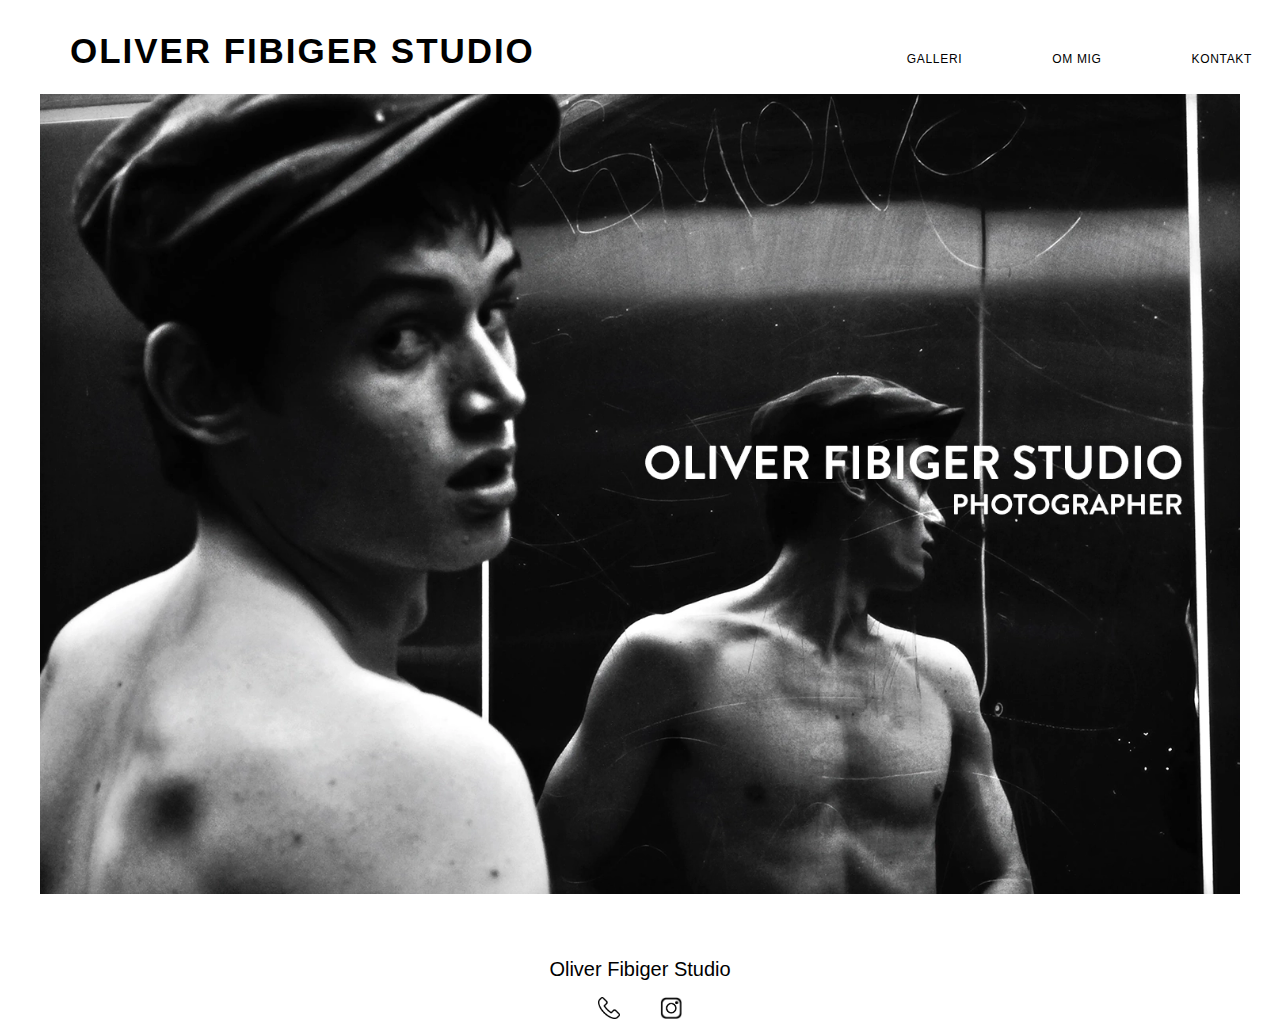
==== index.html @ 9940da94 "ændring" ====
<!DOCTYPE html>
<html lang="da">

<head>
    <meta charset="UTF-8">
    <meta http-equiv="X-UA-Compatible" content="IE=edge">
    <meta name="viewport" content="width=device-width, initial-scale=1.0">
    <meta name="robots" content="noindex">
    <link rel="stylesheet" href="css/mutual_design.css">
    <link rel="stylesheet" href="css/index.css">
    <title>Forside</title>
</head>

<body>
    <header>
        <a href="index.html" class="logo">Oliver Fibiger Studio</a>
        <nav>
            <ul class="menu">
                <li><a href="galleri.html">GALLERI</a></li>
                <li><a href="om_mig.html">OM MIG</a></li>
                <li><a href="kontakt.html">KONTAKT</a></li>
            </ul>
        </nav>
    </header>

    <main>


        <div>
            <img src="img/forside.webp" alt="forsidebillede">
        </div>
    </main>

    <footer>
        <h3 class="footer">Oliver Fibiger Studio</h3>
        <div class="ikon">
            <a href="tel:42231717">
                <img class="mobil" src="img/mobil.webp" alt="mobil ikon">
            </a>
            <a href="https://www.instagram.com/oliverfibiger.studio/">
                <img class="ig" src="img/ig.webp" alt="instagram ikon">
            </a>
        </div>
    </footer>
</body>

</html>
---- css/mutual_design.css ----
/*************** Reset *********************/
* {
  margin: 0;
  padding: 0;
  box-sizing: border-box;
}

/*************** img *********************/

img {
  width: 100%;
  display: block;
}

/*************** body *********************/

body {
  min-height: 100vh;
  display: flex;
  flex-direction: column;
  font-family: brandon-grotesque, sans-serif;
}

/*************** header *********************/

header {
  display: flex;
  justify-content: space-between;
  align-items: baseline;
  padding-top: 30px;
  padding-bottom: 20px;
}
nav {
  display: flex;
  justify-content: space-between;
  list-style: none;
  padding: 0.5rem;
  gap: 30px;
  overflow-x: auto;
  float: left;
}

ul {
  display: flex;
  flex-direction: row;
  list-style-type: none;
  gap: 90px;
  margin-top: 10px;
  font-size: 12px;
  text-transform: uppercase;
}

a {
  text-decoration: none;
  font-weight: 500;
  color: black;
  letter-spacing: 0.0555556em;
}

.logo {
  text-decoration: none;
  font-weight: 900;
  color: black;
  font-size: 35px;
  letter-spacing: 0.0555556em;
  line-height: 1.2em;
  text-transform: uppercase;
  margin-right: 70px;
  margin-left: 70px;
}
.menu {
  padding-right: 20px;
}

/*************** main *********************/

main {
  max-width: 1200px;
  margin-inline: auto;
}

h1 {
  font-size: 50px;
  font-weight: 300;
  text-align: center;
}

h3 {
  font-size: 20px;
  font-weight: 100;
}

p {
  font-size: 20px;
  font-weight: 70;
}

/*************** footer *********************/
.ig,
.mobil {
  height: 22px;
  width: 22px;
  padding: 0;
  margin-block: 1rem;
}
.ikon {
  display: flex;
  justify-content: center;
  gap: 40px;
}

footer,
.footer {
  padding-top: 2rem;
  font-size: 20px;
  text-align: center;
}

/************ MENU ***********************************************/

/* header */
.banner {
  padding: 2rem;
  display: flex;
  flex-flow: wrap;
  justify-content: space-between;
  align-items: center;
  gap: 20px 40px;
}

.main-menu ul {
  list-style: none;
  padding: 0;
  display: flex;
  gap: 1rem;
}

/* burgermenu */
.container {
  background: transparent;
  border: none;
  min-width: 44px;
  min-height: 44px;
  font-size: 1.1rem;
  cursor: pointer;
  display: none;
}

@media (max-width: 923px) {
  .container {
    display: block;
  }

  .main-menu.shown {
    display: contents;
  }

  .main-menu ul {
    display: none;
  }

  .main-menu.shown ul {
    border-top: 1px solid #000;
    padding-top: 1rem;
    display: flex;
    flex-flow: column;
    flex-basis: 100%;
  }
  .container {
    display: inline-block;
    cursor: pointer;
  }

  .bar1,
  .bar2,
  .bar3 {
    width: 35px;
    height: 5px;
    background-color: #333;
    margin: 6px 0;
    transition: 0.4s;
  }

  /* Rotate first bar */
  .change .bar1 {
    transform: translate(0, 11px) rotate(-45deg);
  }

  /* Fade out the second bar */
  .change .bar2 {
    opacity: 0;
  }

  /* Rotate last bar */
  .change .bar3 {
    transform: translate(0, -11px) rotate(45deg);
  }
}
---- css/index.css ----
.forside_text {
  color: white;
  text-align: center;
  position: absolute;
  top: 465px;
  left: 387px;
}
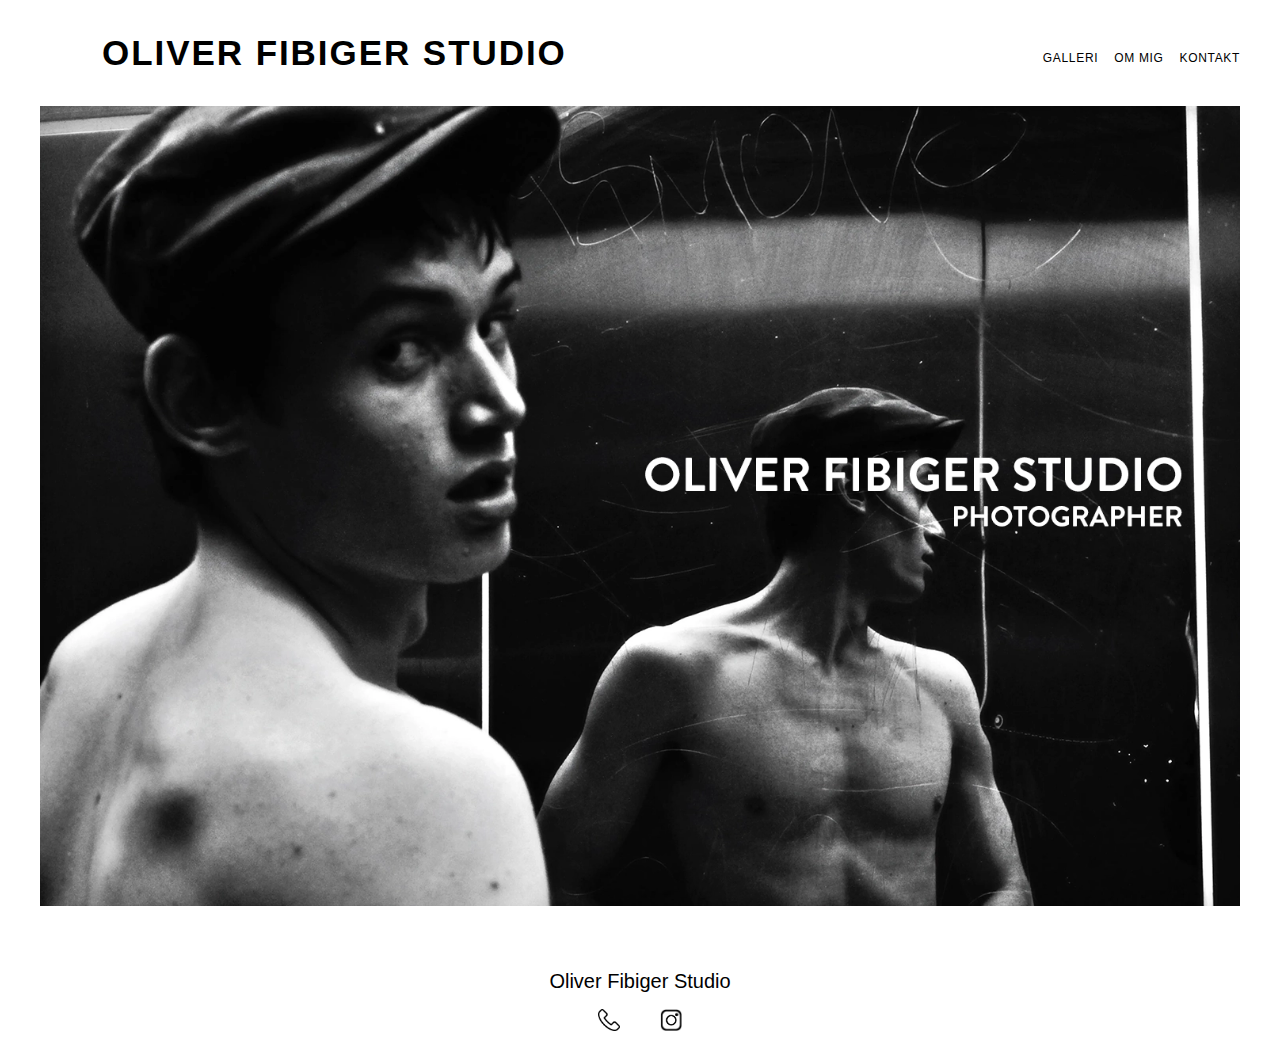
==== commit f084cadd: "ændring i burgermenu" ====
--- a/index.html
+++ b/index.html
@@ -12,15 +12,22 @@
 </head>
 
 <body>
-    <header>
-        <a href="index.html" class="logo">Oliver Fibiger Studio</a>
-        <nav>
-            <ul class="menu">
+    <header class="banner">
+        <div>
+            <a href="index.html" class="logo">Oliver Fibiger Studio</a>
+        </div>
+        <nav class="main-menu">
+            <ul>
                 <li><a href="galleri.html">GALLERI</a></li>
                 <li><a href="om_mig.html">OM MIG</a></li>
                 <li><a href="kontakt.html">KONTAKT</a></li>
             </ul>
         </nav>
+        <div class="container" onclick="myFunction(this)">
+            <div class="bar1"></div>
+            <div class="bar2"></div>
+            <div class="bar3"></div>
+        </div>
     </header>
 
     <main>
@@ -42,6 +49,7 @@
             </a>
         </div>
     </footer>
+    <script src="script.js"></script>
 </body>
 
 </html>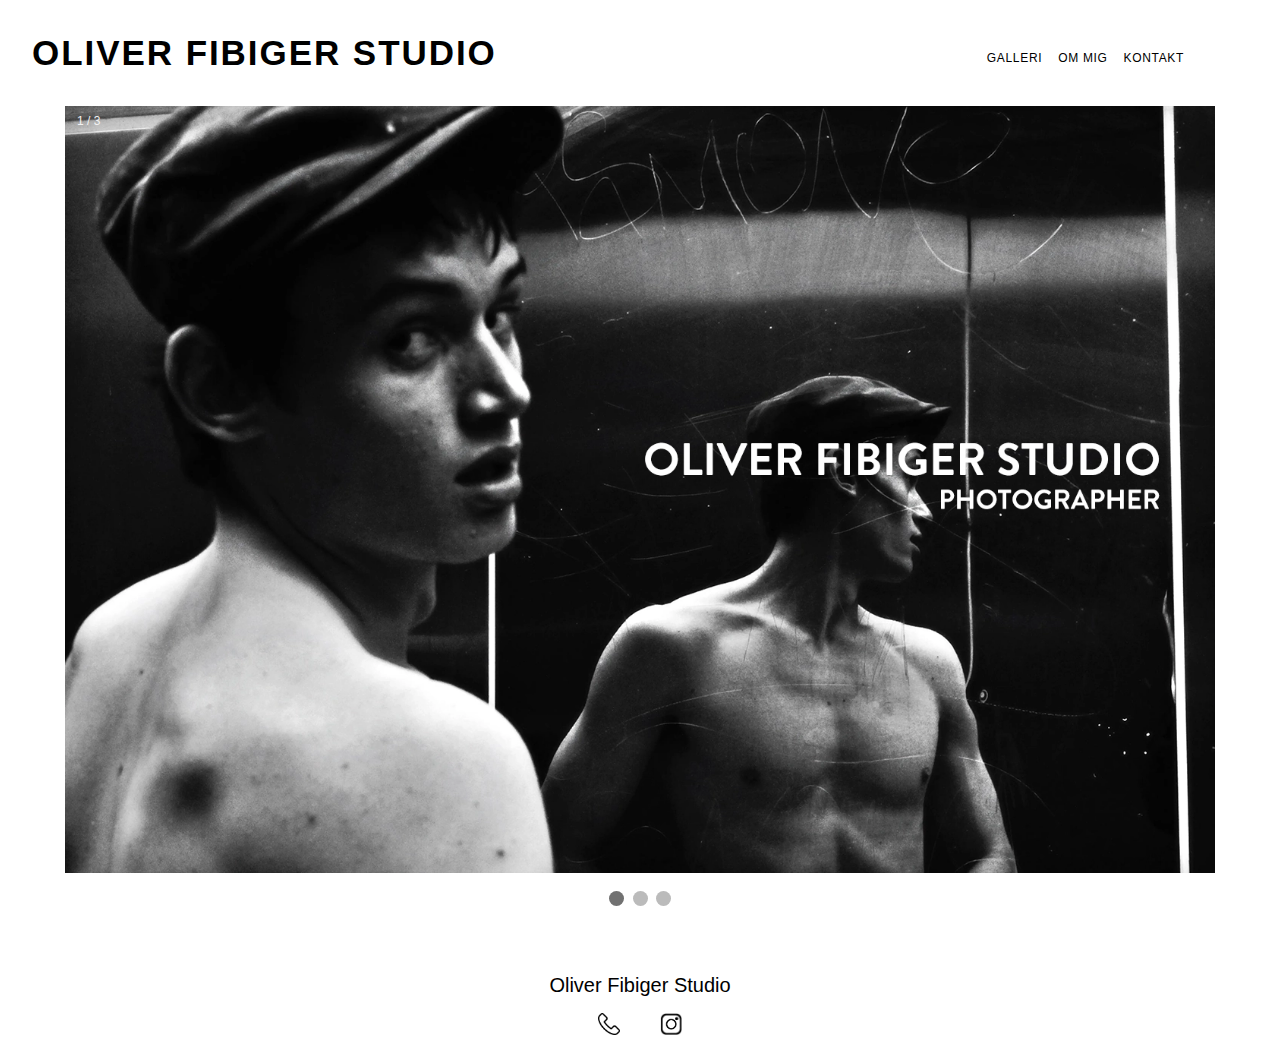
==== commit b3669a55: "karrusel" ====
--- a/index.html
+++ b/index.html
@@ -16,6 +16,14 @@
         <div>
             <a href="index.html" class="logo">Oliver Fibiger Studio</a>
         </div>
+
+        <div id="container">
+            <div class="kryds">
+                <div class="bar1"></div>
+                <div class="bar2"></div>
+                <div class="bar3"></div>
+            </div>
+        </div>
         <nav class="main-menu">
             <ul>
                 <li><a href="galleri.html">GALLERI</a></li>
@@ -23,18 +31,34 @@
                 <li><a href="kontakt.html">KONTAKT</a></li>
             </ul>
         </nav>
-        <div class="container" onclick="myFunction(this)">
-            <div class="bar1"></div>
-            <div class="bar2"></div>
-            <div class="bar3"></div>
-        </div>
+
     </header>
 
     <main>
+        <div class="slideshow-container">
 
+            <div class="mySlides fade">
+                <div class="numbertext">1 / 3</div>
+                <img src="img/forside.webp" alt="forsidebillede" style="width:100%">
+            </div>
 
-        <div>
-            <img src="img/forside.webp" alt="forsidebillede">
+            <div class="mySlides fade">
+                <div class="numbertext">2 / 3</div>
+                <img src="img/54.webp" alt="blue" style="width:100%">
+            </div>
+
+            <div class="mySlides fade">
+                <div class="numbertext">3 / 3</div>
+                <img src="img/67.webp" alt="red" style="width:100%">
+            </div>
+
+        </div>
+        <br>
+
+        <div style="text-align:center">
+            <span class="dot"></span>
+            <span class="dot"></span>
+            <span class="dot"></span>
         </div>
     </main>
 
@@ -50,6 +74,7 @@
         </div>
     </footer>
     <script src="script.js"></script>
+    <script src="slide.js"></script>
 </body>
 
 </html>--- a/css/mutual_design.css
+++ b/css/mutual_design.css
@@ -38,6 +38,10 @@
   gap: 30px;
   overflow-x: auto;
   float: left;
+  padding-right: 4rem;
+}
+.kryds {
+  display: inline;
 }
 
 ul {
@@ -65,8 +69,6 @@
   letter-spacing: 0.0555556em;
   line-height: 1.2em;
   text-transform: uppercase;
-  margin-right: 70px;
-  margin-left: 70px;
 }
 .menu {
   padding-right: 20px;
@@ -136,18 +138,15 @@
 }
 
 /* burgermenu */
-.container {
+#container {
   background: transparent;
   border: none;
-  min-width: 44px;
-  min-height: 44px;
-  font-size: 1.1rem;
-  cursor: pointer;
   display: none;
-}
-
-@media (max-width: 923px) {
-  .container {
+  text-align: right;
+}
+
+@media (max-width: 838px) {
+  #container {
     display: block;
   }
 
@@ -166,9 +165,16 @@
     flex-flow: column;
     flex-basis: 100%;
   }
-  .container {
-    display: inline-block;
+
+  #container {
+    display: grid;
+    justify-items: end;
     cursor: pointer;
+    width: 100%;
+  }
+
+  .main-menu.shown li {
+    text-align: end;
   }
 
   .bar1,
@@ -181,17 +187,17 @@
     transition: 0.4s;
   }
 
-  /* Rotate first bar */
+  /* Rotater første bar */
   .change .bar1 {
     transform: translate(0, 11px) rotate(-45deg);
   }
 
-  /* Fade out the second bar */
+  /* Fadeout anden bar */
   .change .bar2 {
     opacity: 0;
   }
 
-  /* Rotate last bar */
+  /* Rotater sidste bar */
   .change .bar3 {
     transform: translate(0, -11px) rotate(45deg);
   }
--- a/css/index.css
+++ b/css/index.css
@@ -5,3 +5,61 @@
   top: 465px;
   left: 387px;
 }
+
+* {
+  box-sizing: border-box;
+}
+.mySlides {
+  display: none;
+}
+img {
+  vertical-align: middle;
+}
+
+.slideshow-container {
+  max-width: 1150px;
+  position: relative;
+  margin: auto;
+}
+
+.numbertext {
+  color: #f2f2f2;
+  font-size: 12px;
+  padding: 8px 12px;
+  position: absolute;
+  top: 0;
+}
+
+.dot {
+  height: 15px;
+  width: 15px;
+  margin: 0 2px;
+  background-color: #bbb;
+  border-radius: 50%;
+  display: inline-block;
+  transition: background-color 0.6s ease;
+}
+
+.active {
+  background-color: #717171;
+}
+
+.fade {
+  animation-name: fade;
+  animation-duration: 1.5s;
+}
+
+@keyframes fade {
+  from {
+    opacity: 0.4;
+  }
+  to {
+    opacity: 1;
+  }
+}
+
+@media only screen and (max-width: 300px) {
+  .text {
+    font-size: 11px;
+  }
+}
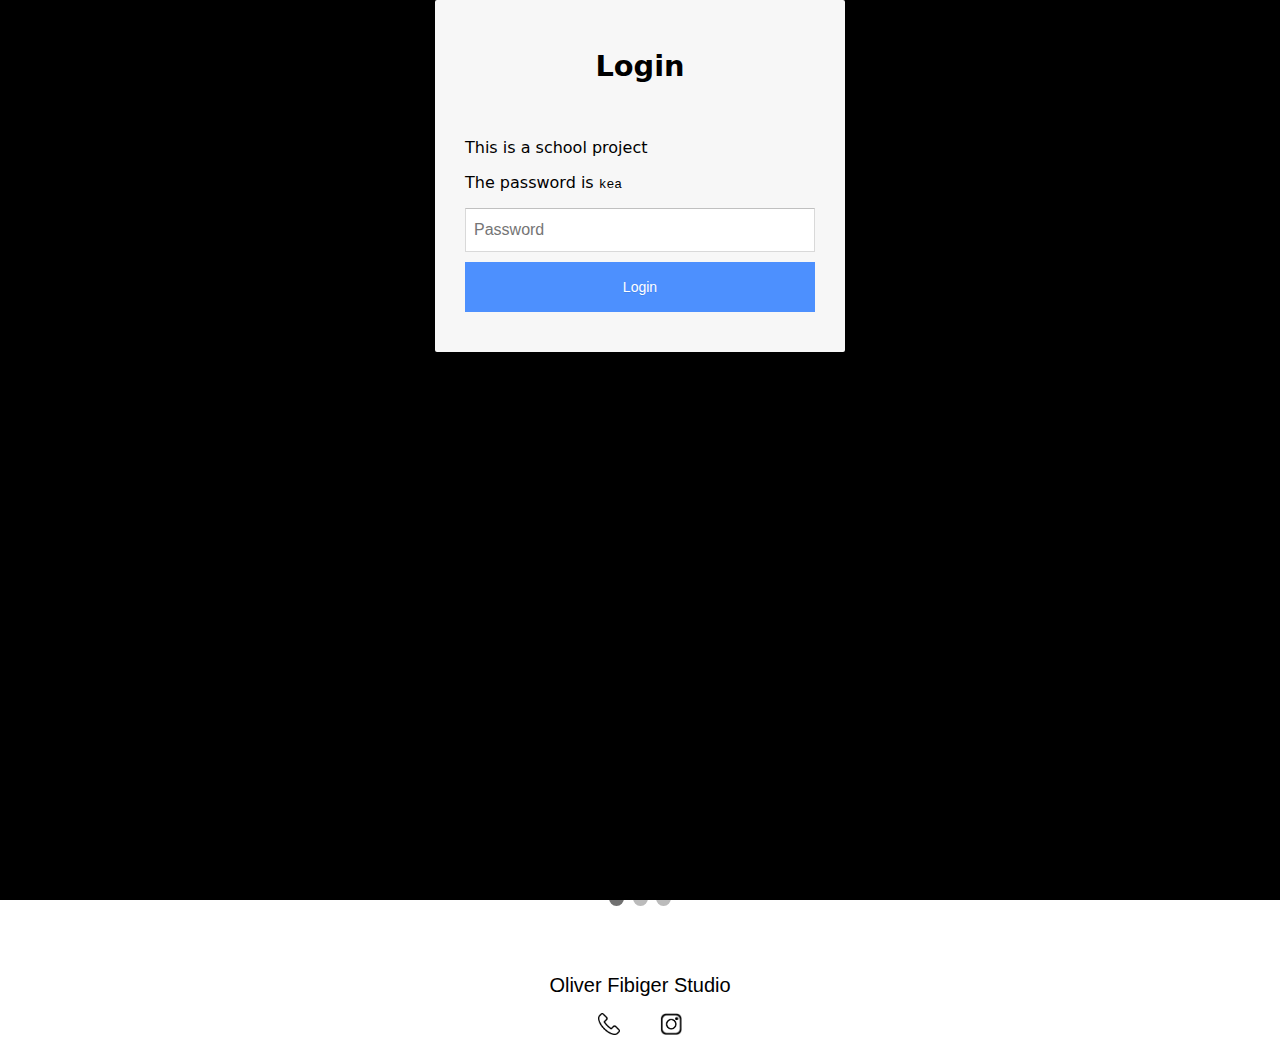
==== commit d7d7f0ca: "password js" ====
--- a/index.html
+++ b/index.html
@@ -73,6 +73,7 @@
             </a>
         </div>
     </footer>
+    <script src="login.js"></script>
     <script src="script.js"></script>
     <script src="slide.js"></script>
 </body>
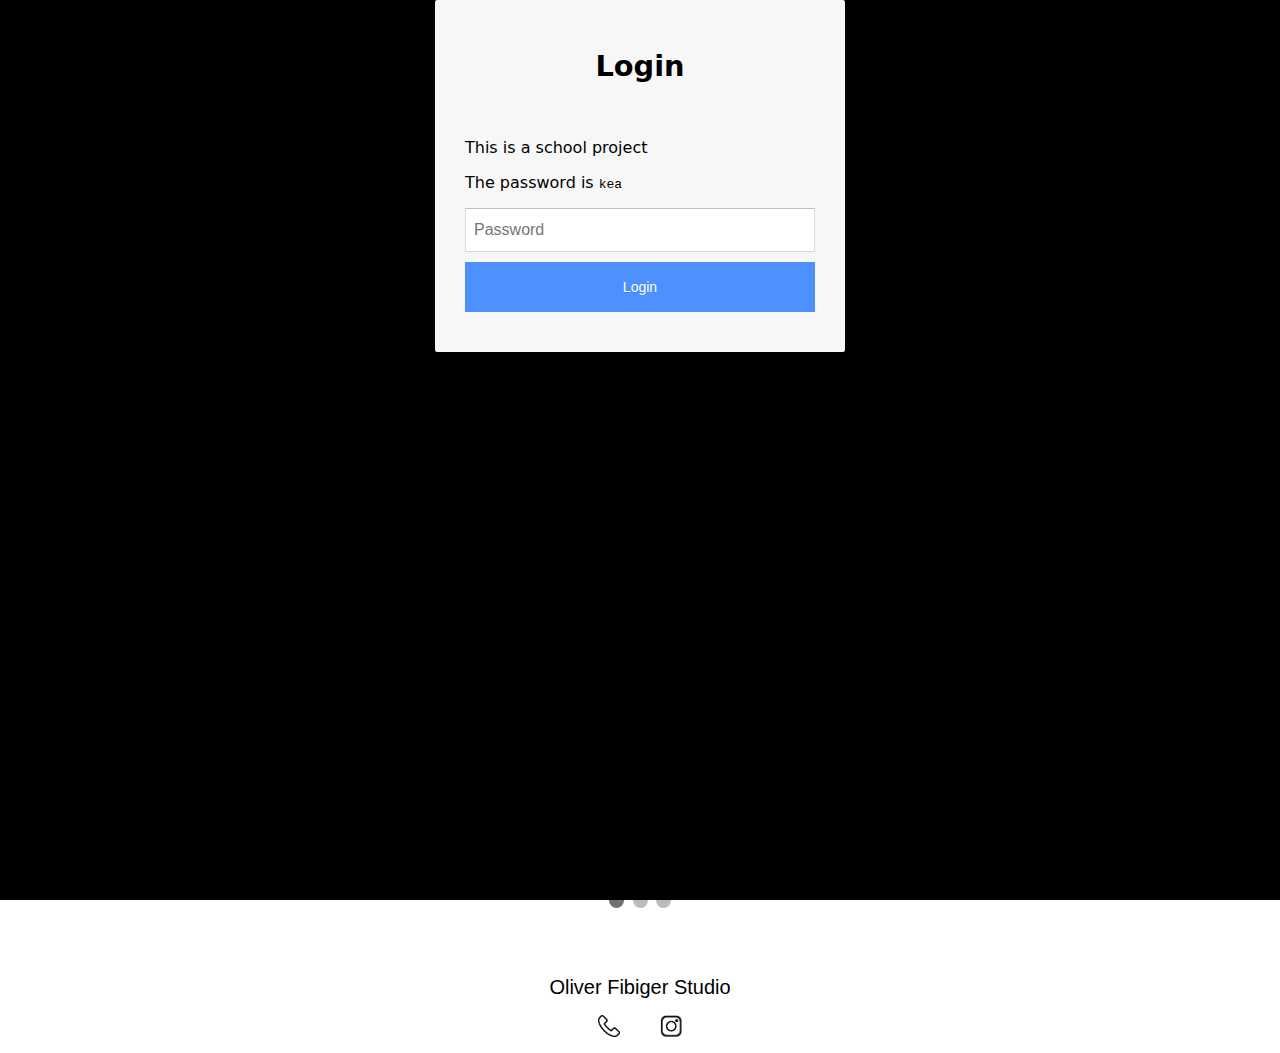
==== commit d4de09af: "forside" ====
--- a/index.html
+++ b/index.html
@@ -39,19 +39,16 @@
 
             <div class="mySlides fade">
                 <div class="numbertext">1 / 3</div>
-                <img src="img/forside.webp" alt="forsidebillede" style="width:100%">
+                <img src="img/24.webp" alt="forsidebillede" style="width:100%">
             </div>
-
             <div class="mySlides fade">
                 <div class="numbertext">2 / 3</div>
-                <img src="img/54.webp" alt="blue" style="width:100%">
+                <img src="img/67.webp" alt="red" style="width:100%">
             </div>
-
             <div class="mySlides fade">
                 <div class="numbertext">3 / 3</div>
-                <img src="img/67.webp" alt="red" style="width:100%">
+                <img src="img/95.webp" alt="blue" style="width:100%">
             </div>
-
         </div>
         <br>
 
@@ -64,12 +61,12 @@
 
     <footer>
         <h3 class="footer">Oliver Fibiger Studio</h3>
-        <div class="ikon">
+        <div class="ikon_container">
             <a href="tel:42231717">
-                <img class="mobil" src="img/mobil.webp" alt="mobil ikon">
+                <img class="ikon mobil" src="img/mobil.webp" alt="mobil ikon">
             </a>
             <a href="https://www.instagram.com/oliverfibiger.studio/">
-                <img class="ig" src="img/ig.webp" alt="instagram ikon">
+                <img class="ikon ig" src="img/ig.webp" alt="instagram ikon">
             </a>
         </div>
     </footer>
--- a/css/mutual_design.css
+++ b/css/mutual_design.css
@@ -105,10 +105,14 @@
   padding: 0;
   margin-block: 1rem;
 }
-.ikon {
+.ikon_container {
   display: flex;
   justify-content: center;
   gap: 40px;
+}
+.ikon:hover {
+  transform: scale(1.5);
+  transition: 0.2s;
 }
 
 footer,
